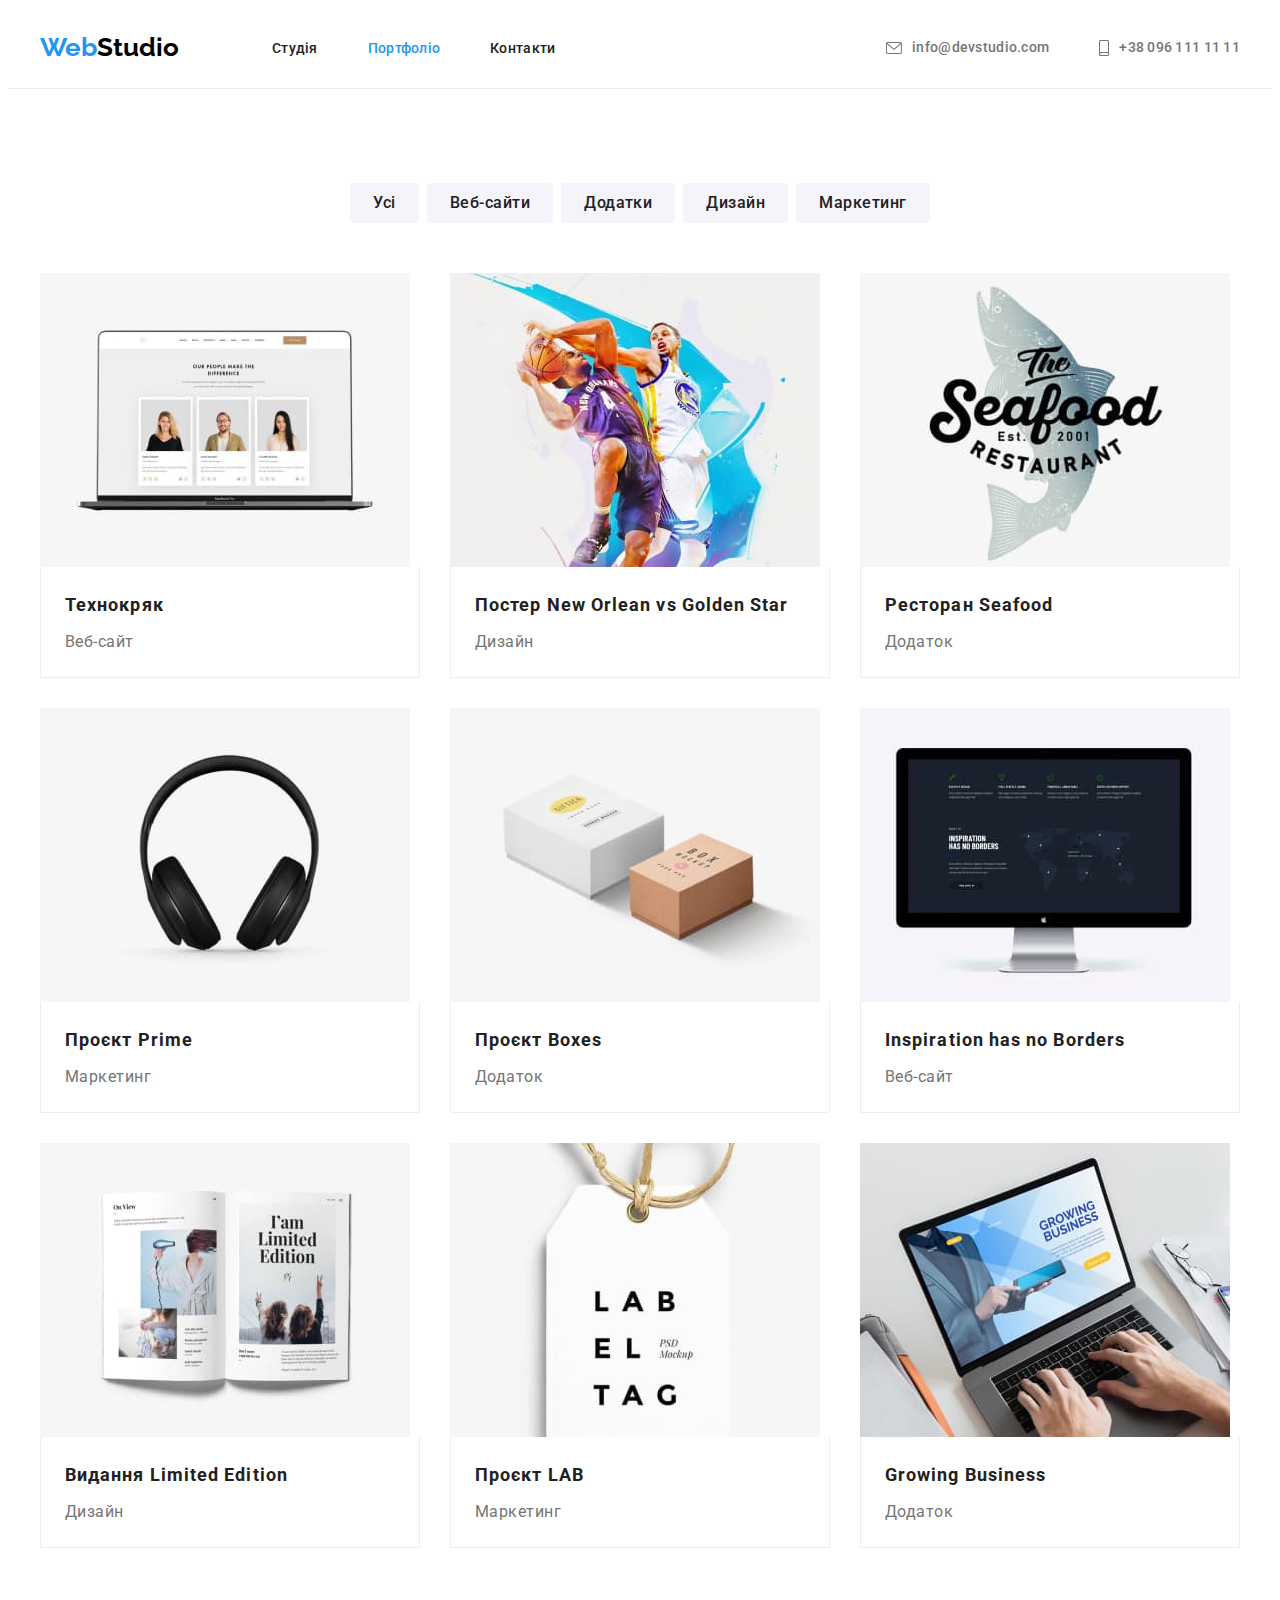
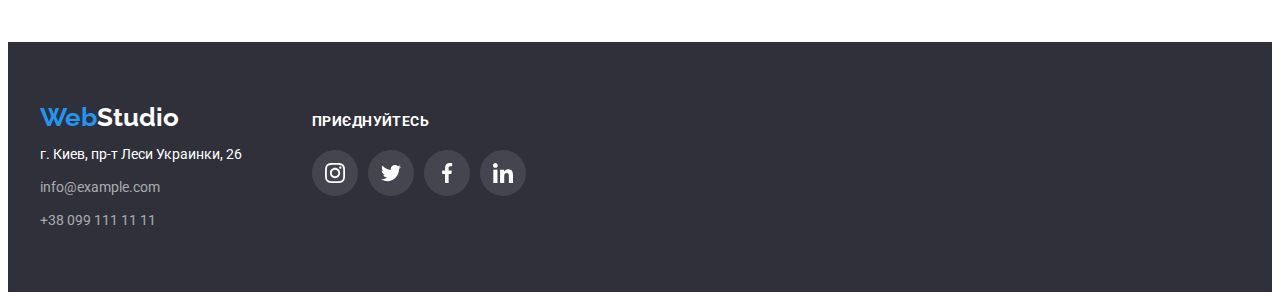
==== portfolio.html @ 12672919 "1.1" ====
<!DOCTYPE html>
<html lang="en">
  <head>
    <meta charset="UTF-8" />
    <meta http-equiv="X-UA-Compatible" content="IE=edge" />
    <meta name="viewport" content="width=device-width, initial-scale=1.0" />
    <link rel="preconnect" href="https://fonts.googleapis.com" />
    <link rel="preconnect" href="https://fonts.gstatic.com" crossorigin />
    <link
      href="https://fonts.googleapis.com/css2?family=Raleway:wght@700&family=Roboto:wght@400;500;700;900&display=swap"
      rel="stylesheet"
    />
    <link
      rel="stylesheet"
      href="https://cdnjs.cloudflare.com/ajax/libs/modern-normalize/1.1.0/modern-normalize.min.css"
      integrity="sha512-wpPYUAdjBVSE4KJnH1VR1HeZfpl1ub8YT/NKx4PuQ5NmX2tKuGu6U/JRp5y+Y8XG2tV+wKQpNHVUX03MfMFn9Q=="
      crossorigin="anonymous"
      referrerpolicy="no-referrer"
    />
    <link rel="stylesheet" href="./css/styles.css" />
    <title>portfolio</title>
  </head>
  <body>
    <!-- header -->
    <header class="top-header">
      <div class="container header-container">
        <nav class="site-nav">
          <a href="./index.html" class="logo"
            ><span class="logo-forepart">Web</span>Studio</a
          >
          <ul class="site-nav-list">
            <li class="site-nav-item">
              <a class="site-nav-link" href="./index.html">Студія</a>
            </li>
            <li class="site-nav-item">
              <a class="site-nav-link current" href="./portfolio.html"
                >Портфоліо</a
              >
            </li>
            <li class="site-nav-item">
              <a class="site-nav-link" href="">Контакти</a>
            </li>
          </ul>
        </nav>
        <ul class="contacts-list">
          <li class="contacts-item">
            <a class="contacts-link link" href="mailto:info@devstudio.com"
              ><svg class="icon-mail" width="16" height="12">
                <use href="./images/sprite.svg#icon-envelope"></use>
              </svg>
              info@devstudio.com</a
            >
          </li>
          <li class="contacts-item">
            <a class="contacts-link link" href="tel:+380961111111"
              ><svg class="icon-tel" width="10" height="16">
                <use href="./images/sprite.svg#icon-smartphone"></use>
              </svg>
              +38 096 111 11 11</a
            >
          </li>
        </ul>
      </div>
    </header>

    <!-- portfolio filters -->
    <main>
      <section class="portfolio-section">
        <div class="container">
          <ul class="portfolio-filters-list">
            <li class="portfolio-filters-item">
              <button class="portfolio-filters-btn" type="button">Усі</button>
            </li>
            <li class="portfolio-filters-item">
              <button class="portfolio-filters-btn" type="button">
                Веб-сайти
              </button>
            </li>
            <li class="portfolio-filters-item">
              <button class="portfolio-filters-btn" type="button">
                Додатки
              </button>
            </li>
            <li class="portfolio-filters-item">
              <button class="portfolio-filters-btn" type="button">
                Дизайн
              </button>
            </li>
            <li class="portfolio-filters-item">
              <button class="portfolio-filters-btn" type="button">
                Маркетинг
              </button>
            </li>
          </ul>

          <!-- portfolio projects -->
          <ul class="portfolio-prj-list">
            <li class="portfolio-prj-item">
              <a href="" class="portfolio-prj-link"
                ><img
                  src="./images/portfolio/portf-img-1.jpg"
                  alt="Страница веб-сайта Технокряк"
                  width="370"
                  height="294"
                />
                <div class="portfolio-prj-card">
                  <h3 class="portfolio-prj-title">Технокряк</h3>
                  <p class="portfolio-prj-desc">Веб-сайт</p>
                </div>
              </a>
            </li>
            <li class="portfolio-prj-item">
              <a href="" class="portfolio-prj-link"
                ><img
                  src="./images/portfolio/portf-img-2.jpg"
                  alt="Постер New Orlean vs Golden Star"
                  width="370"
                  height="294"
                />
                <div class="portfolio-prj-card">
                  <h3 class="portfolio-prj-title">
                    Постер New Orlean vs Golden Star
                  </h3>
                  <p class="portfolio-prj-desc">Дизайн</p>
                </div>
              </a>
            </li>
            <li class="portfolio-prj-item">
              <a href="" class="portfolio-prj-link"
                ><img
                  src="./images/portfolio/portf-img-3.jpg"
                  alt="Логотип приложения ресторана Seafood"
                  width="370"
                  height="294"
                />
                <div class="portfolio-prj-card">
                  <h3 class="portfolio-prj-title">Ресторан Seafood</h3>
                  <p class="portfolio-prj-desc">Додаток</p>
                </div>
              </a>
            </li>
            <li class="portfolio-prj-item">
              <a href="" class="portfolio-prj-link"
                ><img
                  src="./images/portfolio/portf-img-4.jpg"
                  alt="Наушники"
                  width="370"
                  height="294"
                />
                <div class="portfolio-prj-card">
                  <h3 class="portfolio-prj-title">Проєкт Prime</h3>
                  <p class="portfolio-prj-desc">Маркетинг</p>
                </div>
              </a>
            </li>
            <li class="portfolio-prj-item">
              <a href="" class="portfolio-prj-link"
                ><img
                  src="./images/portfolio/portf-img-5.jpg"
                  alt="Приложение для проекта Boxes"
                  width="370"
                  height="294"
                />
                <div class="portfolio-prj-card">
                  <h3 class="portfolio-prj-title">Проєкт Boxes</h3>
                  <p class="portfolio-prj-desc">Додаток</p>
                </div>
              </a>
            </li>
            <li class="portfolio-prj-item">
              <a href="" class="portfolio-prj-link"
                ><img
                  src="./images/portfolio/portf-img-6.jpg"
                  alt="Веб-сайт Inspiration has no Borders"
                  width="370"
                  height="294"
                />
                <div class="portfolio-prj-card">
                  <h3 class="portfolio-prj-title">
                    Inspiration has no Borders
                  </h3>
                  <p class="portfolio-prj-desc">Веб-сайт</p>
                </div>
              </a>
            </li>
            <li class="portfolio-prj-item">
              <a href="" class="portfolio-prj-link"
                ><img
                  src="./images/portfolio/portf-img-7.jpg"
                  alt="Дизайн страницы журнала"
                  width="370"
                  height="294"
                />
                <div class="portfolio-prj-card">
                  <h3 class="portfolio-prj-title">Видання Limited Edition</h3>
                  <p class="portfolio-prj-desc">Дизайн</p>
                </div>
              </a>
            </li>
            <li class="portfolio-prj-item">
              <a href="" class="portfolio-prj-link"
                ><img
                  src="./images/portfolio/portf-img-8.jpg"
                  alt="Проект LAB"
                  width="370"
                  height="294"
                />
                <div class="portfolio-prj-card">
                  <h3 class="portfolio-prj-title">Проєкт LAB</h3>
                  <p class="portfolio-prj-desc">Маркетинг</p>
                </div>
              </a>
            </li>
            <li class="portfolio-prj-item">
              <a href="" class="portfolio-prj-link"
                ><img
                  src="./images/portfolio/portf-img-9.jpg"
                  alt="Приложение Growing Business"
                  width="370"
                  height="294"
                />
                <div class="portfolio-prj-card">
                  <h3 class="portfolio-prj-title">Growing Business</h3>
                  <p class="portfolio-prj-desc">Додаток</p>
                </div>
              </a>
            </li>
          </ul>
        </div>
      </section>
    </main>
    <!-- footer -->
    <footer class="footer">
      <div class="footer-container container">
        <div class="footer-contacts">
          <a href="./index.html" class="logo"
            ><span class="logo-forepart">Web</span>Studio</a
          >
          <address class="studio-address">
            <ul class="footer-contacts-list list">
              <li class="footer-contacts-item">
                <a
                  href="https://goo.gl/maps/VdQWWz9B43m97snR7"
                  target="_blank"
                  rel="noreferrer noopener"
                  class="footer-contact-address"
                  >г. Киев, пр-т Леси Украинки, 26</a
                >
              </li>
              <li class="footer-contacts-item">
                <a href="mailto:info@example.com" class="footer-contact-mail"
                  >info@example.com</a
                >
              </li>
              <li class="footer-contacts-item">
                <a href="tel:+380991111111" class="footer-contact-tel"
                  >+38 099 111 11 11</a
                >
              </li>
            </ul>
          </address>
        </div>

        <!-- footer-social -->
        <div class="footer-social">
          <p class="footer-social-title">приєднуйтесь</p>
          <ul class="footer-social-list">
            <li class="footer-social-item">
              <a class="footer-social-link" href="">
                <svg class="footer-social-icon" width="20" height="20">
                  <use href="./images/sprite.svg#icon-instagram"></use>
                </svg>
              </a>
            </li>
            <li class="footer-social-item">
              <a class="footer-social-link" href="">
                <svg class="footer-social-icon" width="20" height="20">
                  <use href="./images/sprite.svg#icon-twitter"></use>
                </svg>
              </a>
            </li>
            <li class="footer-social-item">
              <a class="footer-social-link" href="">
                <svg class="footer-social-icon" width="20" height="20">
                  <use href="./images/sprite.svg#icon-facebook"></use>
                </svg>
              </a>
            </li>
            <li class="footer-social-item">
              <a class="footer-social-link" href="">
                <svg class="footer-social-icon" width="20" height="20">
                  <use href="./images/sprite.svg#icon-linkedin"></use>
                </svg>
              </a>
            </li>
          </ul>
        </div>
      </div>
    </footer>
  </body>
</html>
---- css/styles.css ----
:root {
  --accent-color: #2196f3;
  --accent-color2: #757575;
  --accent-color3: #ffffff;
  --icon-fill: #afb1b8;
  --main-font: "Roboto", sans-serif;
  --secondary-font: Raleway, sans-serif;
  --accent-bg-color: #2f303a;
}
html {
  box-sizing: border-box;
}
h1,
h2,
h3,
p {
  margin-bottom: 0;
  margin-top: 0;
}
ul,
ol {
  margin-top: 0;
  margin-bottom: 0;
  padding-left: 0;
  list-style: none;
}
img {
  display: block;
}
.link {
  text-decoration: none;
}
body {
  font-family: var(--main-font);
}
.container {
  width: 1200px;
  margin-left: auto;
  margin-right: auto;
  padding-left: 15px;
  padding-right: 15px;
}
/* header */
.top-header {
  padding-top: 24px;
  padding-bottom: 25px;
  background-color: var(--accent-color3);
  border-bottom: 1px solid #ececec;
}
.header-container {
  display: flex;
}
/* sit-nav */
.site-nav {
  display: flex;
  align-items: center;
}
.site-nav-list {
  display: flex;
  align-items: center;
}
.site-nav-item:not(:last-child) {
  margin-right: 50px;
}
.site-nav-link {
  font-weight: 500;
  font-size: 14px;
  line-height: 1.14;
  letter-spacing: 0.02em;
  color: #212121;
  text-decoration: none;

  /* padding-top: 32px;
  padding-bottom: 32px; */
}
.site-nav-link:hover,
.site-nav-link:focus {
  color: var(--accent-color);
}
.site-nav-link.current {
  color: var(--accent-color);
}
/* contacts-list */
.contacts-list {
  display: flex;
  align-items: center;
  margin-left: auto;
}
.contacts-item:not(:last-child) {
  margin-right: 50px;
}
.contacts-link {
  font-weight: 500;
  font-size: 14px;
  line-height: 1.14;
  letter-spacing: 0.02em;
  color: var(--accent-color2);

  display: flex;
  justify-content: center;
  align-items: center;
}
.contacts-link:hover,
.contacts-link:focus {
  color: var(--accent-color);
}
.icon-mail {
  margin-right: 10px;
  fill: var(--accent-color2);
}
.contacts-link:hover .icon-mail,
.contacts-link:focus .icon-mail {
  fill: var(--accent-color);
}
.icon-tel {
  margin-right: 10px;
  fill: var(--accent-color2);
}
.contacts-link:hover .icon-tel,
.contacts-link:focus .icon-tel {
  fill: var(--accent-color);
}
/* /header */

/* hero */
.hero-section {
  background-image: linear-gradient(
      rgba(47, 48, 58, 0.4),
      rgba(47, 48, 58, 0.4)
    ),
    url(../images/bg-img.jpg);
  background-repeat: no-repeat;
  background-size: cover;
  max-width: 1600px;
  background-color: var(--accent-bg-color);
  /* justify-content: center; */
  padding-top: 200px;
  padding-bottom: 200px;
  margin: 0 auto;
}
.hero-title {
  font-weight: 900;
  font-size: 44px;
  line-height: 1.36;
  text-align: center;
  letter-spacing: 0.06em;
  text-transform: uppercase;
  color: var(--accent-color3);

  max-width: 696px;
  margin-left: auto;
  margin-right: auto;
  margin-bottom: 30px;
}
.hero-btn {
  background-color: var(--accent-color);
  cursor: pointer;
  font-family: var(--main-font);
  font-weight: 700;
  font-size: 16px;
  line-height: 1.87;
  display: flex;
  align-items: center;
  text-align: center;
  letter-spacing: 0.06em;
  color: var(--accent-color3);

  margin-left: auto;
  margin-right: auto;
  min-width: 216px;
  min-height: 50px;
  border: none;
  border-radius: 5px;
  padding: 10px 32px;
}
.hero-btn:hover,
.hero-btn:focus {
  background-color: #188ce8;
}
/* /hero */
/* features */
.features-section {
  padding-top: 94px;
  padding-bottom: 94px;
  background-color: var(--accent-color3);
}
.features-list {
  display: flex;
}
.features-item {
  flex-basis: calc((100% - 90px) / 4);
}
.features-item:not(:last-child) {
  margin-right: 30px;
}
.features-item-icon-container {
  display: flex;
  justify-content: center;
  align-items: center;
  margin-bottom: 30px;
  width: 270px;
  height: 120px;
  background-color: #f5f4fa;
  border-radius: 4px;
}

.features-title {
  font-weight: 700;
  font-size: 14px;
  line-height: 1.14;
  letter-spacing: 0.03em;
  text-transform: uppercase;
  color: #212121;
  margin-bottom: 10px;
}
.features-desc {
  font-weight: 400;
  font-size: 14px;
  line-height: 1.71;
  letter-spacing: 0.03em;
  color: var(--accent-color2);
}
/* /features */
.section-title {
  font-weight: 700;
  font-size: 36px;
  line-height: 1.17;
  text-align: center;
  letter-spacing: 0.03em;
  color: #212121;
  margin-bottom: 50px;
}
/* work */
.work-section {
  padding-bottom: 94px;
  background-color: var(--accent-color3);
}
.work-list {
  display: flex;
  justify-content: space-between;
}
/* team */
.team-section {
  padding-top: 94px;
  padding-bottom: 94px;
  background-color: #f5f4fa;
}
/* вариант #1 */
/* .team-list {
  display: flex;
  justify-content: space-between;
} */

/* вариант #2 */
.team-list {
  display: flex;
  margin-top: -30px;
  margin-left: -30px;
}
.team-item {
  background-color: var(--accent-color3);
  margin-top: 30px;
  margin-left: 30px;
  flex-basis: calc((100% - 120px) / 4);
  background: #ffffff;

  /* material shadow v1 */

  box-shadow: 0px 1px 3px rgba(0, 0, 0, 0.12), 0px 1px 1px rgba(0, 0, 0, 0.14),
    0px 2px 1px rgba(0, 0, 0, 0.2);
  border-radius: 0px 0px 4px 4px;
}
.team-card {
  padding-left: 10px;
  padding-right: 10px;
  padding-top: 30px;
  padding-bottom: 30px;
}
.team-card-title {
  font-weight: 500;
  font-size: 16px;
  line-height: 1.87;
  text-align: center;
  letter-spacing: 0.03em;
  color: #212121;
  margin-bottom: 10px;
}
.team-card-desc {
  font-weight: 400;
  font-size: 16px;
  line-height: 1.87;
  text-align: center;
  letter-spacing: 0.03em;
  color: var(--accent-color2);
}
.team-social-list {
  display: flex;
  justify-content: center;
  align-items: center;
}
.team-social-item:not(:last-child) {
  margin-right: 10px;
}
.team-social-link {
  margin-top: 16px;
  display: flex;
  align-items: center;
  justify-content: center;
  width: 44px;
  height: 44px;
  border-radius: 50%;
  border: 1px solid transparent;
  cursor: pointer;
}
.team-social-link:hover,
.team-social-link:focus {
  background-color: var(--accent-color);
}
.team-social-icon {
  fill: var(--icon-fill);
}
.team-social-link:hover .team-social-icon,
.team-social-link:focus .team-social-icon {
  fill: var(--accent-color3);
}

/* /team */

/* clients */

.clients-section {
  padding-top: 94px;
  padding-bottom: 94px;
  /* background-color: #f5f5f5; */
}
.clients-list {
  display: flex;
}
.clients-item {
  width: 170px;
  height: 92px;
}
.clients-item:not(:last-child) {
  margin-right: 30px;
}
.clients-link {
  width: 100%;
  height: 100%;
  display: flex;
  justify-content: center;
  align-items: center;
  border: 1px solid var(--icon-fill);
  border-radius: 4px;
}
.clients-link:hover,
.clients-link:focus {
  border: 1px solid var(--accent-color);
}
.clients-icon {
  fill: var(--icon-fill);
}
.clients-link:hover .clients-icon,
.clients-link:focus .clients-icon {
  fill: var(--accent-color);
}

/* footer */
.footer {
  padding-top: 60px;
  padding-bottom: 60px;
  background-color: var(--accent-bg-color);
}
.footer-container {
  display: flex;
  align-items: baseline;
}
.footer-contacts {
  margin-right: 70px;
}
.footer-contacts-item:not(:last-child) {
  margin-bottom: 9px;
}

.studio-address {
  font-style: inherit;
}
.footer-contact-address {
  font-style: inherit;
  font-size: 14px;
  line-height: 1.7;
  text-decoration: none;
  color: var(--accent-color3);
}
.footer-contact-mail,
.footer-contact-tel {
  font-style: inherit;
  font-size: 14px;
  line-height: 1.7;
  text-decoration: none;
  color: rgba(255, 255, 255, 0.6);
}

.footer-contact-address:hover,
.footer-contact-address:focus {
  color: var(--accent-color);
}

.footer-contact-mail:hover,
.footer-contact-mail:focus {
  color: var(--accent-color);
}

.footer-contact-tel:hover,
.footer-contact-tel:focus {
  color: var(--accent-color);
}
.footer-social-title {
  font-weight: 700;
  font-size: 14px;
  line-height: 1.14;
  letter-spacing: 0.03em;
  text-transform: uppercase;
  color: var(--accent-color3);
  margin-bottom: 20px;
}
.footer-social-list {
  display: flex;
  align-items: center;
}
.footer-social-link {
  display: flex;
  align-items: center;
  justify-content: center;
  width: 44px;
  height: 44px;
  border-radius: 50%;
  border: 1px solid transparent;
  cursor: pointer;
  background-color: rgba(255, 255, 255, 0.1);
}
.footer-social-item:not(:last-child) {
  margin-right: 10px;
}
.footer-social-link:hover,
.footer-social-link:focus {
  background-color: var(--accent-color);
}
.footer-social-icon {
  fill: var(--accent-color3);
}
/* logo */
.logo {
  margin-right: 93px;

  font-family: var(--secondary-font);
  font-weight: 700;
  font-size: 26px;
  line-height: 1.2;
  text-decoration: none;
}

.logo-forepart {
  color: var(--accent-color);
}

.top-header .logo {
  color: #000000;
}

.footer .logo {
  display: inline-block;
  margin-right: 0;
  margin-bottom: 10px;
  color: var(--accent-color3);
}
/* /logo */

/* portfolio */
.portfolio-section {
  padding-top: 94px;
  padding-bottom: 94px;
}
.portfolio-filters-list {
  display: flex;
  justify-content: center;
  margin-bottom: 50px;
}
.portfolio-filters-item:not(:last-child) {
  margin-right: 8px;
}
.portfolio-filters-btn {
  cursor: pointer;
  font-family: var(--main-font);
  font-weight: 500;
  font-size: 16px;
  line-height: 1.62;
  text-align: center;
  letter-spacing: 0.03em;
  color: #212121;
  background: #f5f4fa;

  border: 1px solid transparent;
  border-radius: 4px;

  padding: 6px 22px;
}
.portfolio-filters-btn:hover,
.portfolio-filters-btn:focus {
  background-color: var(--accent-color);
  color: var(--accent-color3);
  box-shadow: 0px 3px 1px rgba(0, 0, 0, 0.1), 0px 1px 2px rgba(0, 0, 0, 0.08),
    0px 2px 2px rgba(0, 0, 0, 0.12);
  border-radius: 4px;
}
/* вариант #1 */
/* .portfolio-prj-list {
  display: flex;
  flex-wrap: wrap;
  margin: -15px;
  margin-right: -15px;
}
.portfolio-prj-item {
  margin: 15px;
} */

/* вариант #2  */
/* .portfolio-prj-list {
  display: flex;
  flex-wrap: wrap;
  margin-left: -30px;
  margin-top: -30px;
}
.portfolio-prj-item {
  margin-left: 30px;
  margin-top: 30px;
} */

/* вариант #3 */
.portfolio-prj-list {
  display: flex;
  flex-wrap: wrap;
  margin-left: -30px;
  margin-top: -30px;
}
.portfolio-prj-item {
  margin-left: 30px;
  margin-top: 30px;
  flex-basis: calc((100% - 90px) / 3);
}
.portfolio-prj-card {
  padding-left: 24px;
  padding-right: 24px;
  padding-bottom: 20px;
  padding-top: 20px;
  border-left: 1px solid #eeeeee;
  border-right: 1px solid #eeeeee;
  border-bottom: 1px solid #eeeeee;
}
.portfolio-prj-title {
  font-weight: 700;
  font-size: 18px;
  line-height: 2;
  letter-spacing: 0.06em;
  color: #212121;

  margin-bottom: 4px;
}
.portfolio-prj-desc {
  font-weight: 400;
  font-size: 16px;
  line-height: 1.87;
  letter-spacing: 0.03em;
  color: var(--accent-color2);
}
.portfolio-prj-link {
  display: block;
  text-decoration: none;
}
.portfolio-prj-link:hover,
.portfolio-prj-link:focus {
  box-shadow: 0px 1px 1px rgba(0, 0, 0, 0.12), 0px 4px 4px rgba(0, 0, 0, 0.06),
    1px 4px 6px rgba(0, 0, 0, 0.16);
}
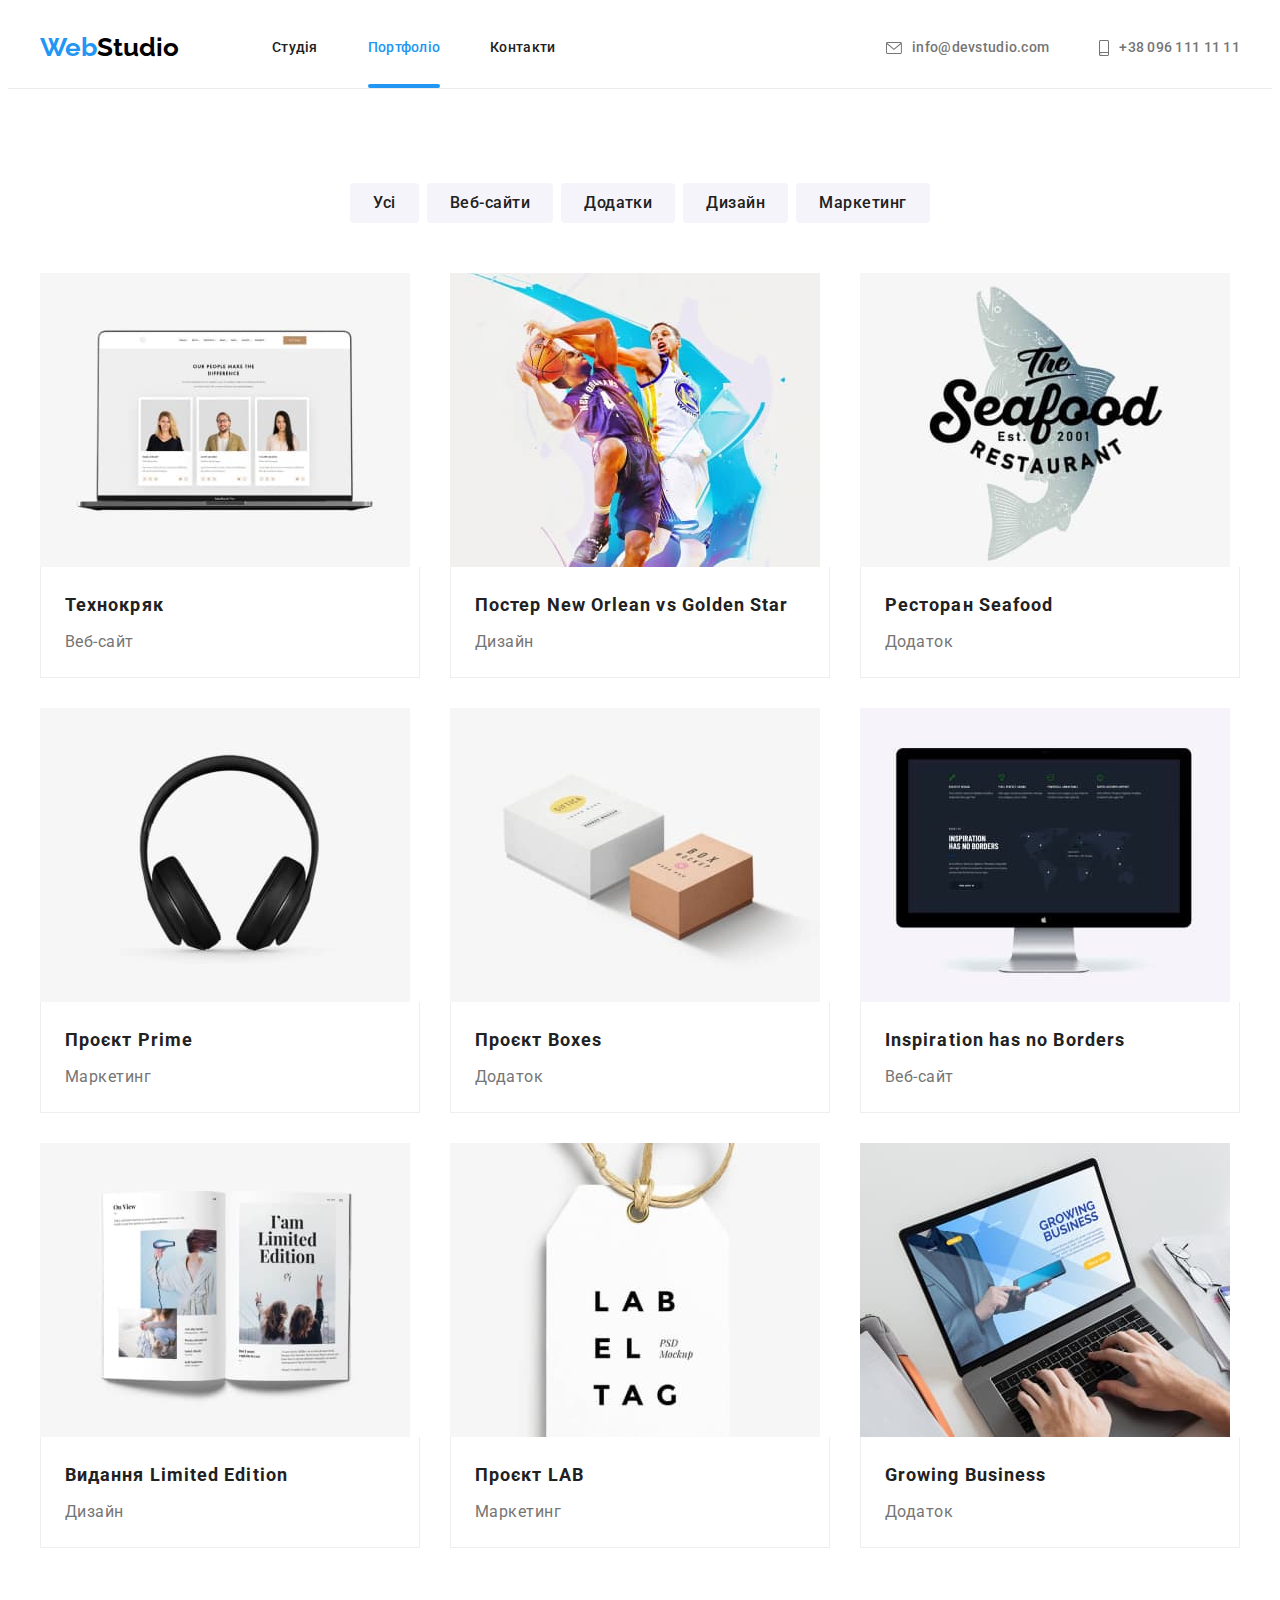
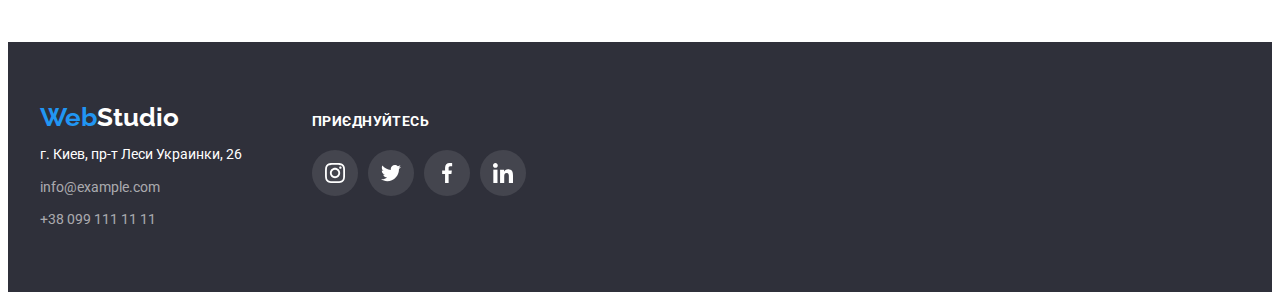
==== commit 5d3b5ddb: "1.3" ====
--- a/portfolio.html
+++ b/portfolio.html
@@ -38,7 +38,7 @@
               >
             </li>
             <li class="site-nav-item">
-              <a class="site-nav-link" href="">Контакти</a>
+              <a class="site-nav-link" href="#footerContacts">Контакти</a>
             </li>
           </ul>
         </nav>
@@ -236,7 +236,7 @@
           <a href="./index.html" class="logo"
             ><span class="logo-forepart">Web</span>Studio</a
           >
-          <address class="studio-address">
+          <address id="footerContacts" class="studio-address">
             <ul class="footer-contacts-list list">
               <li class="footer-contacts-item">
                 <a
--- a/css/styles.css
+++ b/css/styles.css
@@ -6,6 +6,11 @@
   --main-font: "Roboto", sans-serif;
   --secondary-font: Raleway, sans-serif;
   --accent-bg-color: #2f303a;
+  --transition: cubic-bezier(0.4, 0, 0.2, 1);
+}
+*::before,
+*::after {
+  box-sizing: inherit;
 }
 html {
   box-sizing: border-box;
@@ -42,8 +47,8 @@
 }
 /* header */
 .top-header {
-  padding-top: 24px;
-  padding-bottom: 25px;
+  /* padding-top: 24px;
+  padding-bottom: 25px; */
   background-color: var(--accent-color3);
   border-bottom: 1px solid #ececec;
 }
@@ -63,6 +68,8 @@
   margin-right: 50px;
 }
 .site-nav-link {
+  position: relative;
+
   font-weight: 500;
   font-size: 14px;
   line-height: 1.14;
@@ -70,6 +77,12 @@
   color: #212121;
   text-decoration: none;
 
+  display: block;
+  padding-top: 32px;
+  padding-bottom: 32px;
+
+  transition: color 250ms var(--transition);
+
   /* padding-top: 32px;
   padding-bottom: 32px; */
 }
@@ -79,6 +92,17 @@
 }
 .site-nav-link.current {
   color: var(--accent-color);
+}
+.site-nav-link.current::after {
+  content: "";
+  position: absolute;
+  display: block;
+  left: 0;
+  bottom: 0;
+  width: 100%;
+  height: 4px;
+  border-radius: 2px;
+  background-color: var(--accent-color);
 }
 /* contacts-list */
 .contacts-list {
@@ -99,6 +123,8 @@
   display: flex;
   justify-content: center;
   align-items: center;
+
+  transition: color 250ms var(--transition);
 }
 .contacts-link:hover,
 .contacts-link:focus {
@@ -107,6 +133,8 @@
 .icon-mail {
   margin-right: 10px;
   fill: var(--accent-color2);
+
+  transition: fill 250ms var(--transition);
 }
 .contacts-link:hover .icon-mail,
 .contacts-link:focus .icon-mail {
@@ -115,6 +143,8 @@
 .icon-tel {
   margin-right: 10px;
   fill: var(--accent-color2);
+
+  transition: fill 250ms var(--transition);
 }
 .contacts-link:hover .icon-tel,
 .contacts-link:focus .icon-tel {
@@ -172,6 +202,8 @@
   border: none;
   border-radius: 5px;
   padding: 10px 32px;
+
+  transition: background-color 250ms var(--transition);
 }
 .hero-btn:hover,
 .hero-btn:focus {
@@ -220,6 +252,7 @@
   letter-spacing: 0.03em;
   color: var(--accent-color2);
 }
+
 /* /features */
 .section-title {
   font-weight: 700;
@@ -239,6 +272,35 @@
   display: flex;
   justify-content: space-between;
 }
+.work-item {
+  position: relative;
+}
+
+.work-wrapper {
+  position: absolute;
+  bottom: 0;
+  width: 100%;
+  min-height: 70px;
+  background: rgba(47, 48, 58, 0.8);
+
+  display: flex;
+  justify-content: center;
+  align-items: center;
+}
+
+.work-wrapper-title {
+  font-weight: 700;
+  font-size: 14px;
+  line-height: 1.14;
+  text-align: center;
+  letter-spacing: 0.03em;
+  text-transform: uppercase;
+  color: #ffffff;
+  /* padding-top: 27px;
+  padding-bottom: 27px;
+  padding-left: 107px;
+  padding-right: 107px; */
+}
 /* team */
 .team-section {
   padding-top: 94px;
@@ -311,6 +373,8 @@
   border-radius: 50%;
   border: 1px solid transparent;
   cursor: pointer;
+
+  transition: background-color 250ms var(--transition);
 }
 .team-social-link:hover,
 .team-social-link:focus {
@@ -318,6 +382,8 @@
 }
 .team-social-icon {
   fill: var(--icon-fill);
+
+  transition: fill 250ms var(--transition);
 }
 .team-social-link:hover .team-social-icon,
 .team-social-link:focus .team-social-icon {
@@ -351,6 +417,8 @@
   align-items: center;
   border: 1px solid var(--icon-fill);
   border-radius: 4px;
+
+  transition: 250ms border var(--transition);
 }
 .clients-link:hover,
 .clients-link:focus {
@@ -358,6 +426,8 @@
 }
 .clients-icon {
   fill: var(--icon-fill);
+
+  transition: fill 250ms var(--transition);
 }
 .clients-link:hover .clients-icon,
 .clients-link:focus .clients-icon {
@@ -390,7 +460,15 @@
   line-height: 1.7;
   text-decoration: none;
   color: var(--accent-color3);
-}
+
+  transition: color 250ms var(--transition);
+}
+
+.footer-contact-address:hover,
+.footer-contact-address:focus {
+  color: var(--accent-color);
+}
+
 .footer-contact-mail,
 .footer-contact-tel {
   font-style: inherit;
@@ -398,11 +476,8 @@
   line-height: 1.7;
   text-decoration: none;
   color: rgba(255, 255, 255, 0.6);
-}
-
-.footer-contact-address:hover,
-.footer-contact-address:focus {
-  color: var(--accent-color);
+
+  transition: color 250ms var(--transition);
 }
 
 .footer-contact-mail:hover,
@@ -437,6 +512,8 @@
   border: 1px solid transparent;
   cursor: pointer;
   background-color: rgba(255, 255, 255, 0.1);
+
+  transition: background-color 250ms var(--transition);
 }
 .footer-social-item:not(:last-child) {
   margin-right: 10px;
@@ -473,6 +550,51 @@
   margin-bottom: 10px;
   color: var(--accent-color3);
 }
+/* backdrop */
+.backdrop {
+  position: fixed;
+  top: 0;
+  left: 0;
+  width: 100%;
+  height: 100%;
+  background-color: rgba(0, 0, 0, 0.2);
+  transition: opacity 250ms var(--transition),
+    visibility 250ms var(--transition);
+}
+.backdrop.is-hidden {
+  opacity: 0;
+  visibility: hidden;
+  pointer-events: none;
+}
+
+.modal {
+  position: absolute;
+  top: 50%;
+  left: 50%;
+  transform: translate(-50%, -50%);
+  width: 528px;
+  height: 581px;
+  background: var(--accent-color3);
+  box-shadow: 0px 1px 3px rgba(0, 0, 0, 0.12), 0px 1px 1px rgba(0, 0, 0, 0.14),
+    0px 2px 1px rgba(0, 0, 0, 0.2);
+  border-radius: 4px;
+}
+.modal-close-btn {
+  position: absolute;
+  top: 8px;
+  right: 8px;
+  display: flex;
+  justify-content: center;
+  align-items: center;
+  width: 30px;
+  height: 30px;
+  border: 1px solid rgba(0, 0, 0, 0.1);
+  border-radius: 50%;
+  background-color: transparent;
+  cursor: pointer;
+  padding: 0;
+}
+
 /* /logo */
 
 /* portfolio */
@@ -498,11 +620,12 @@
   letter-spacing: 0.03em;
   color: #212121;
   background: #f5f4fa;
-
   border: 1px solid transparent;
   border-radius: 4px;
-
   padding: 6px 22px;
+
+  transition: background-color 250ms var(--transition),
+    box-shadow 250ms var(--transition);
 }
 .portfolio-filters-btn:hover,
 .portfolio-filters-btn:focus {
@@ -575,6 +698,8 @@
 .portfolio-prj-link {
   display: block;
   text-decoration: none;
+
+  transition: 250ms box-shadow var(--transition);
 }
 .portfolio-prj-link:hover,
 .portfolio-prj-link:focus {
